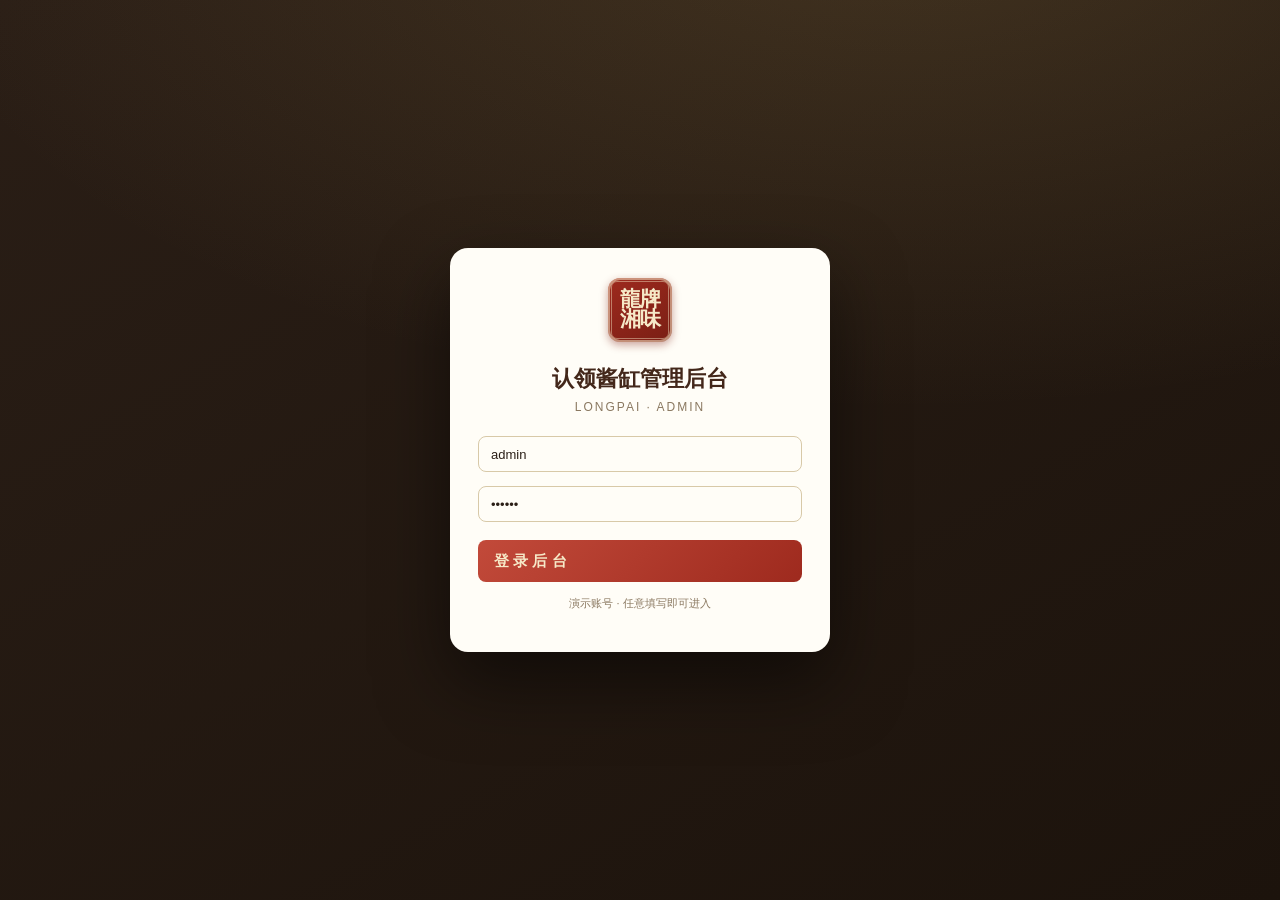
==== admin.html @ 0a7ace2d "feat: 龙牌湘味认领酱缸小程序原型（用户端 + 后台管理端）" ====
<!DOCTYPE html>
<html lang="zh-CN">
<head>
<meta charset="UTF-8">
<meta name="viewport" content="width=device-width,initial-scale=1">
<title>龙牌湘味 · 认领酱缸（后台管理端）</title>
<link rel="stylesheet" href="assets/css/brand.css">
<link rel="stylesheet" href="assets/css/admin.css">
</head>
<body>

<!-- ============ 登录页 ============ -->
<div class="ad-login" id="loginPage">
  <div class="box">
    <div class="lg"><div class="lp-seal lp-seal-lg"><span>龍牌<br>湘味</span></div></div>
    <h1>认领酱缸管理后台</h1>
    <div class="sub">LONGPAI · ADMIN</div>
    <div class="ad-bar" style="margin-bottom:14px"><input class="ad-input" style="flex:1" value="admin"></div>
    <div class="ad-bar" style="margin-bottom:18px"><input class="ad-input" style="flex:1" type="password" value="123456"></div>
    <button class="ad-btn primary" style="width:100%;height:42px;font-size:15px" onclick="AD.enter()">登 录 后 台</button>
    <p style="text-align:center;color:var(--lp-ink-3);font-size:11px;margin-top:14px">演示账号 · 任意填写即可进入</p>
  </div>
</div>

<!-- ============ 后台主体 ============ -->
<div class="ad-root" id="adminRoot" style="display:none">
  <!-- 侧边栏 -->
  <aside class="ad-side">
    <div class="ad-logo">
      <div class="lp-seal"><span>龍牌<br>湘味</span></div>
      <div><div class="nm">龙牌湘味</div><div class="sub">认领酱缸后台</div></div>
    </div>
    <nav class="ad-menu" id="menu">
      <div class="ad-grp">概览</div>
      <div class="ad-mi on" data-mod="dashboard"><svg viewBox="0 0 24 24"><rect x="3" y="3" width="8" height="8" rx="1"/><rect x="13" y="3" width="8" height="5" rx="1"/><rect x="13" y="11" width="8" height="10" rx="1"/><rect x="3" y="14" width="8" height="7" rx="1"/></svg>工作台</div>
      <div class="ad-grp">业务管理</div>
      <div class="ad-mi" data-mod="users"><svg viewBox="0 0 24 24"><circle cx="9" cy="8" r="3"/><path d="M3 20c0-3 3-5 6-5s6 2 6 5M16 6a3 3 0 010 6M21 20a4 4 0 00-4-4"/></svg>用户管理</div>
      <div class="ad-mi" data-mod="jars"><svg viewBox="0 0 24 24"><path d="M5 21V6l7-3 7 3v15M5 11h14"/></svg>酱缸 / 认领订单</div>
      <div class="ad-mi" data-mod="packages"><svg viewBox="0 0 24 24"><path d="M3 7h11v9H3zM14 10h5l3 3v3h-8M7 19a2 2 0 100-.01"/></svg>套餐配置</div>
      <div class="ad-mi" data-mod="brews"><svg viewBox="0 0 24 24"><path d="M4 12h14M12 6l6 6-6 6M20 4v16"/></svg>酿造记录</div>
      <div class="ad-mi" data-mod="family"><svg viewBox="0 0 24 24"><circle cx="9" cy="8" r="3"/><path d="M3 20c0-3 3-5 6-5s6 2 6 5"/></svg>家庭日活动</div>
      <div class="ad-mi" data-mod="orders"><svg viewBox="0 0 24 24"><path d="M6 2h9l5 5v15H6zM15 2v5h5M9 13h6M9 17h6"/></svg>订单与提货</div>
      <div class="ad-mi" data-mod="transfer"><svg viewBox="0 0 24 24"><path d="M4 12h14M12 6l6 6-6 6"/></svg>转期管理</div>
      <div class="ad-mi" data-mod="tasting"><svg viewBox="0 0 24 24"><path d="M3 7h11v9H3zM14 10h5l3 3v3h-8"/></svg>尝鲜装管理</div>
      <div class="ad-grp">运营</div>
      <div class="ad-mi" data-mod="messages"><svg viewBox="0 0 24 24"><path d="M4 5h16v14H7l-3 3z"/></svg>消息管理</div>
      <div class="ad-mi" data-mod="content"><svg viewBox="0 0 24 24"><rect x="3" y="4" width="18" height="14" rx="2"/><path d="M3 9h18M8 14h8"/></svg>内容管理</div>
      <div class="ad-grp">系统</div>
      <div class="ad-mi" data-mod="settings"><svg viewBox="0 0 24 24"><circle cx="12" cy="12" r="3"/><path d="M19 12a7 7 0 00-.1-1l2-1.5-2-3.5-2.3 1a7 7 0 00-1.7-1l-.3-2.5h-4l-.3 2.5a7 7 0 00-1.7 1l-2.3-1-2 3.5 2 1.5a7 7 0 000 2l-2 1.5 2 3.5 2.3-1a7 7 0 001.7 1l.3 2.5h4l.3-2.5a7 7 0 001.7-1l2.3 1 2-3.5-2-1.5a7 7 0 00.1-1z"/></svg>系统设置</div>
    </nav>
    <div class="ad-side-foot">v1.0.0 · 龙牌湘味 · 认领酱缸<br>© 龙牌食品股份有限公司</div>
  </aside>

  <!-- 主区 -->
  <div class="ad-main">
    <header class="ad-top">
      <div class="ad-crumb">认领酱缸后台 / <b id="crumb">工作台</b></div>
      <div class="sp"></div>
      <div class="act">
        <svg viewBox="0 0 24 24"><path d="M18 8a6 6 0 10-12 0c0 7-3 9-3 9h18s-3-2-3-9M13.7 21a2 2 0 01-3.4 0"/></svg>
        <svg viewBox="0 0 24 24"><circle cx="11" cy="11" r="7"/><path d="M21 21l-4-4"/></svg>
        <div class="ad-user"><div class="av">管</div><div><div class="nm"> admin</div><div class="rl">超级管理员</div></div></div>
      </div>
    </header>
    <div class="ad-content" id="content">

      <!-- ===== 工作台 ===== -->
      <section class="ad-mod on" id="m_dashboard">
        <div class="ad-stats">
          <div class="ad-stat"><div class="ic" style="background:linear-gradient(135deg,var(--lp-red-soft),var(--lp-red))"><svg viewBox="0 0 24 24"><path d="M5 21V6l7-3 7 3v15M5 11h14"/></svg></div><div><div class="lab">认领酱缸总数</div><div class="num">1,286</div><div class="up">▲ 12.4% 本月</div></div></div>
          <div class="ad-stat"><div class="ic" style="background:linear-gradient(135deg,var(--lp-gold),var(--lp-gold-deep))"><svg viewBox="0 0 24 24"><circle cx="9" cy="8" r="3"/><path d="M3 20c0-3 3-5 6-5s6 2 6 5"/></svg></div><div><div class="lab">注册用户</div><div class="num">2,043</div><div class="up">▲ 8.1%</div></div></div>
          <div class="ad-stat"><div class="ic" style="background:linear-gradient(135deg,#5a3a26,#43271A)"><svg viewBox="0 0 24 24"><path d="M6 2h9l5 5v15H6zM15 2v5h5"/></svg></div><div><div class="lab">累计销售额</div><div class="num">¥1,860万</div><div class="up">▲ 15.7%</div></div></div>
          <div class="ad-stat"><div class="ic" style="background:linear-gradient(135deg,var(--lp-ok),#2f5e39)"><svg viewBox="0 0 24 24"><path d="M3 7h11v9H3zM14 10h5l3 3v3h-8"/></svg></div><div><div class="lab">待发货提货单</div><div class="num">37</div><div class="up" style="color:var(--lp-warn)">需处理</div></div></div>
        </div>
        <div class="ad-2col">
          <div class="ad-card"><div class="hd"><div class="t">访问量 / 销售额趋势</div><div class="ad-tag gold">近 12 个月</div></div><div class="bd"><div id="chartTrend" class="ad-chart"></div><div class="ad-legend"><span><i style="background:var(--lp-red)"></i>访问量(万)</span><span><i style="background:var(--lp-gold)"></i>销售额(万)</span></div></div></div>
          <div class="ad-card"><div class="hd"><div class="t">认领周期占比</div></div><div class="bd"><div id="chartCycle" class="ad-chart" style="height:200px"></div></div></div>
        </div>
        <div class="ad-card"><div class="hd"><div class="t">待办事项</div><div class="ad-tag red">9 项</div></div><div class="bd">
          <div class="ad-row">
            <div class="lp-tag red">高</div><span style="font-size:13px">37 笔提货单待发货</span>
            <div class="lp-tag gold">中</div><span style="font-size:13px">11 场家庭日报名待确认</span>
            <div class="lp-tag gray">低</div><span style="font-size:13px">本月 14 缸将进入翻缸节点</span>
          </div>
        </div></div>
      </section>

      <!-- ===== 用户管理 ===== -->
      <section class="ad-mod" id="m_users">
        <div class="ad-page-hd"><div><h2>用户管理</h2><div class="desc">认领用户、会员等级与绑定酱缸</div></div></div>
        <div class="ad-card"><div class="bd">
          <div class="ad-bar">
            <input class="ad-input" placeholder="手机号 / 昵称" style="width:200px">
            <select class="ad-select"><option>全部会员等级</option><option>酿香会员</option><option>藏酿会员</option></select>
            <button class="ad-btn primary">查询</button><button class="ad-btn plain">重置</button>
            <div class="sp" style="flex:1"></div>
            <button class="ad-btn primary">+ 导出 Excel</button>
          </div>
          <table class="ad-table"><thead><tr><th>用户ID</th><th>昵称</th><th>手机号</th><th>会员等级</th><th>认领缸数</th><th>累计消费</th><th>注册时间</th><th>操作</th></tr></thead><tbody id="tb_users"></tbody></table>
          <div class="ad-pager"><span>共 2,043 条</span><div class="pg">«</div><div class="pg on">1</div><div class="pg">2</div><div class="pg">3</div><div class="pg">»</div></div>
        </div></div>
      </section>

      <!-- ===== 酱缸 / 认领订单 ===== -->
      <section class="ad-mod" id="m_jars">
        <div class="ad-page-hd"><div><h2>酱缸 / 认领订单</h2><div class="desc">每一缸的唯一档案、状态与酿造进度</div></div></div>
        <div class="ad-card"><div class="bd">
          <div class="ad-bar">
            <select class="ad-select"><option>全部周期</option><option>一年期</option><option>二年期</option><option>三年期</option></select>
            <select class="ad-select"><option>全部状态</option><option>酿造中</option><option>已完成待提货</option><option>已提清</option></select>
            <input class="ad-input" placeholder="缸编号 / 订单号" style="width:200px">
            <button class="ad-btn primary">查询</button>
          </div>
          <table class="ad-table"><thead><tr><th>缸编号</th><th>认领人</th><th>周期</th><th>总瓶数</th><th>已提瓶数</th><th>酿造进度</th><th>状态</th><th>操作</th></tr></thead><tbody id="tb_jars"></tbody></table>
          <div class="ad-pager"><span>共 1,286 条</span><div class="pg">«</div><div class="pg on">1</div><div class="pg">2</div><div class="pg">»</div></div>
        </div></div>
      </section>

      <!-- ===== 套餐配置 ===== -->
      <section class="ad-mod" id="m_packages">
        <div class="ad-page-hd"><div><h2>套餐配置</h2><div class="desc">认领周期的价格、瓶数与权益规则</div></div><button class="ad-btn primary">保存配置</button></div>
        <div class="ad-card"><div class="bd">
          <table class="ad-table"><thead><tr><th>周期</th><th>总价(元)</th><th>瓶数</th><th>单瓶价(元)</th><th>家庭日次数</th><th>尝鲜装</th><th>状态</th></tr></thead><tbody>
            <tr><td>一年期</td><td><input class="ad-input" style="width:90px;height:32px" value="8000"></td><td>200</td><td>40</td><td>3</td><td>无</td><td><span class="ad-tag green">启用</span></td></tr>
            <tr><td>二年期</td><td><input class="ad-input" style="width:90px;height:32px" value="17000"></td><td>200</td><td>85</td><td>5</td><td>10 瓶</td><td><span class="ad-tag green">启用</span></td></tr>
            <tr><td>三年期</td><td><input class="ad-input" style="width:90px;height:32px" value="26000"></td><td>200</td><td>130</td><td>7</td><td>20 瓶</td><td><span class="ad-tag green">启用</span></td></tr>
          </tbody></table>
          <p style="font-size:12px;color:var(--lp-ink-3);margin-top:12px;line-height:1.9">转期补差规则：<b>需补差价 =（目标周期单瓶价 − 当前周期单瓶价）× 剩余瓶数</b>。<br>一年期→二年期 单瓶补 ¥45（85 − 40）；一年期→三年期 单瓶补 ¥90（130 − 40）。例：剩余 100 瓶转二年期 = 45 × 100 = ¥4,500。仅可转一次，门槛为剩余瓶数 ≥ 100 瓶。</p>
        </div></div>
      </section>

      <!-- ===== 酿造记录 ===== -->
      <section class="ad-mod" id="m_brews">
        <div class="ad-page-hd"><div><h2>酿造记录</h2><div class="desc">每月上传酿造反馈（图片 / 文字 / 视频）</div></div><button class="ad-btn primary">+ 上传本月记录</button></div>
        <div class="ad-card"><div class="bd">
          <div class="ad-bar">
            <select class="ad-select"><option>全部节点</option><option>制醅</option><option>翻缸</option><option>抽油</option><option>日晒夜露</option></select>
            <input class="ad-input" placeholder="缸编号" style="width:160px"><button class="ad-btn primary">查询</button>
          </div>
          <table class="ad-table"><thead><tr><th>缸编号</th><th>月份</th><th>节点</th><th>内容类型</th><th>上传人</th><th>上传时间</th><th>操作</th></tr></thead><tbody id="tb_brews"></tbody></table>
          <div class="ad-pager"><span>共 9,842 条</span><div class="pg">«</div><div class="pg on">1</div><div class="pg">2</div><div class="pg">»</div></div>
        </div></div>
      </section>

      <!-- ===== 家庭日活动 ===== -->
      <section class="ad-mod" id="m_family">
        <div class="ad-page-hd"><div><h2>家庭日活动</h2><div class="desc">节点活动与报名名单管理（名额不限）</div></div><button class="ad-btn primary">+ 新建活动</button></div>
        <div class="ad-card"><div class="bd">
          <table class="ad-table"><thead><tr><th>活动名称</th><th>节点</th><th>日期</th><th>地点</th><th>报名人数</th><th>状态</th><th>操作</th></tr></thead><tbody id="tb_family"></tbody></table>
        </div></div>
        <div class="ad-card"><div class="hd"><div class="t">报名名单（翻缸体验日 · 2026-11-08）</div><button class="ad-btn plain sm">导出 Excel</button></div><div class="bd">
          <table class="ad-table"><thead><tr><th>联系人</th><th>手机号</th><th>参加人数</th><th>随行成员</th><th>报名时间</th><th>状态</th></tr></thead><tbody id="tb_family_sign"></tbody></table>
        </div></div>
      </section>

      <!-- ===== 订单与提货 ===== -->
      <section class="ad-mod" id="m_orders">
        <div class="ad-page-hd"><div><h2>订单与提货</h2><div class="desc">认领订单、提货单与发货管理</div></div></div>
        <div class="ad-card"><div class="bd">
          <div class="ad-bar">
            <select class="ad-select"><option>全部类型</option><option>认领订单</option><option>提货单</option><option>转期订单</option></select>
            <select class="ad-select"><option>全部状态</option><option>待酿造</option><option>待发货</option><option>已发货</option><option>已完成</option><option>已退款</option></select>
            <input class="ad-input" placeholder="订单号" style="width:200px"><button class="ad-btn primary">查询</button>
          </div>
          <table class="ad-table"><thead><tr><th>订单号</th><th>类型</th><th>用户</th><th>金额</th><th>瓶数</th><th>快递单号</th><th>状态</th><th>下单时间</th><th>操作</th></tr></thead><tbody id="tb_orders"></tbody></table>
          <div class="ad-pager"><span>共 3,512 条</span><div class="pg">«</div><div class="pg on">1</div><div class="pg">2</div><div class="pg">»</div></div>
        </div></div>
      </section>

      <!-- ===== 转期管理 ===== -->
      <section class="ad-mod" id="m_transfer">
        <div class="ad-page-hd"><div><h2>转期管理</h2><div class="desc">用户补差升级周期（系统自动校验 · 无需审核）</div></div></div>
        <div class="ad-card"><div class="bd">
          <table class="ad-table"><thead><tr><th>转期单号</th><th>用户</th><th>原周期</th><th>目标周期</th><th>剩余瓶数</th><th>补差金额</th><th>支付状态</th><th>生效时间</th><th>操作</th></tr></thead><tbody id="tb_transfer"></tbody></table>
        </div></div>
      </section>

      <!-- ===== 尝鲜装管理 ===== -->
      <section class="ad-mod" id="m_tasting">
        <div class="ad-page-hd"><div><h2>尝鲜装管理</h2><div class="desc">满足条件的用户自动发放尝鲜装</div></div><button class="ad-btn primary">+ 手动补发</button></div>
        <div class="ad-card"><div class="bd">
          <table class="ad-table"><thead><tr><th>用户</th><th>档位</th><th>应发</th><th>已发</th><th>发放方式</th><th>物流单号</th><th>状态</th></tr></thead><tbody id="tb_tasting"></tbody></table>
        </div></div>
      </section>

      <!-- ===== 消息管理 ===== -->
      <section class="ad-mod" id="m_messages">
        <div class="ad-page-hd"><div><h2>消息管理</h2><div class="desc">短信 / 订阅消息 / 站内消息 三类渠道</div></div><button class="ad-btn primary">+ 新建群发</button></div>
        <div class="ad-card"><div class="bd">
          <div class="ad-bar">
            <select class="ad-select"><option>全部渠道</option><option>短信</option><option>订阅消息</option><option>站内消息</option></select>
            <select class="ad-select"><option>全部类型</option><option>家庭日提醒</option><option>酿造反馈</option><option>尝鲜装发货</option><option>提货发货</option></select>
            <button class="ad-btn primary">查询</button>
          </div>
          <table class="ad-table"><thead><tr><th>消息标题</th><th>渠道</th><th>类型</th><th>触达人数</th><th>发送时间</th><th>状态</th><th>操作</th></tr></thead><tbody id="tb_messages"></tbody></table>
        </div></div>
      </section>

      <!-- ===== 内容管理 ===== -->
      <section class="ad-mod" id="m_content">
        <div class="ad-page-hd"><div><h2>内容管理</h2><div class="desc">首页 banner、酿造工艺视频、品牌宣传</div></div></div>
        <div class="ad-2col">
          <div class="ad-card"><div class="hd"><div class="t">首页轮播 / banner</div><button class="ad-btn plain sm">编辑</button></div><div class="bd">
            <div class="ad-row">
              <div class="ad-thumb"></div><div class="ad-thumb"></div><div class="ad-thumb"></div>
            </div>
            <p style="font-size:12px;color:var(--lp-ink-3);margin-top:12px">建议尺寸 750×340，最多 5 张。</p>
          </div></div>
          <div class="ad-card"><div class="hd"><div class="t">酿造工艺宣传视频</div><button class="ad-btn plain sm">替换</button></div><div class="bd">
            <div class="lp-video" style="height:150px"><div class="ply"><svg viewBox="0 0 24 24"><path d="M8 5v14l11-7z"/></svg></div><div class="cap">春制曲·夏制胚·秋晒油·冬酿香</div></div>
            <p style="font-size:12px;color:var(--lp-ink-3);margin-top:12px">首页品牌宣传区展示，建议 60s 内。</p>
          </div></div>
        </div>
        <div class="ad-card"><div class="hd"><div class="t">品牌故事</div><button class="ad-btn plain sm">编辑</button></div><div class="bd">
          <p style="font-size:13px;color:var(--lp-ink-2);line-height:1.9;margin:0">龙牌酱油源于清乾隆五年（1740 年）湘潭龚庆祥酱园，1915 年与贵州茅台同获巴拿马万国博览会金奖，是商务部认定的「中华老字号」。恪守「用料必究、制作必精、配兑必严、环境必洁」的古训，以传统小缸天然晒露工艺，历经二十余道工序精酿而成。</p>
        </div></div>
      </section>

      <!-- ===== 系统设置 ===== -->
      <section class="ad-mod" id="m_settings">
        <div class="ad-page-hd"><div><h2>系统设置</h2><div class="desc">主题色、微信支付、短信、权限与数据字典</div></div></div>
        <div class="ad-card"><div class="hd"><div class="t">界面主题色</div></div><div class="bd">
          <div class="ad-row">
            <div style="display:flex;align-items:center;gap:8px;cursor:pointer" onclick="AD.setTheme('#9E2A1E',this)"><span style="width:26px;height:26px;border-radius:50%;background:#9E2A1E;display:inline-block"></span><span style="font-size:13px">龙牌朱砂红（当前）</span></div>
            <div style="display:flex;align-items:center;gap:8px;cursor:pointer" onclick="AD.setTheme('#A8843A',this)"><span style="width:26px;height:26px;border-radius:50%;background:#A8843A;display:inline-block"></span><span style="font-size:13px">鎏金</span></div>
            <div style="display:flex;align-items:center;gap:8px;cursor:pointer" onclick="AD.setTheme('#3A5A8C',this)"><span style="width:26px;height:26px;border-radius:50%;background:#3A5A8C;display:inline-block"></span><span style="font-size:13px">商务蓝</span></div>
          </div>
          <p style="font-size:12px;color:var(--lp-ink-3);margin-top:12px">基于 likeadmin 主题色机制，修改后应用于菜单高亮与管理端主按钮。</p>
        </div></div>
        <div class="ad-card"><div class="hd"><div class="t">第三方配置</div></div><div class="bd">
          <table class="ad-table"><thead><tr><th>配置项</th><th>说明</th><th>状态</th></tr></thead><tbody>
            <tr><td>微信支付</td><td>认领 / 提货 / 转期 在线支付</td><td><span class="ad-tag green">已启用</span></td></tr>
            <tr><td>短信服务</td><td>阿里云短信 / 腾讯云短信</td><td><span class="ad-tag green">已启用</span></td></tr>
            <tr><td>微信订阅消息</td><td>家庭日 / 发货提醒推送</td><td><span class="ad-tag green">已启用</span></td></tr>
            <tr><td>对象存储</td><td>酿造记录图片视频</td><td><span class="ad-tag green">已启用</span></td></tr>
          </tbody></table>
        </div></div>
        <div class="ad-card"><div class="hd"><div class="t">权限与账号</div></div><div class="bd">
          <div class="ad-row"><button class="ad-btn plain">管理员管理</button><button class="ad-btn plain">角色权限</button><button class="ad-btn plain">操作日志</button><button class="ad-btn plain">数据字典</button></div>
        </div></div>
      </section>

    </div>
  </div>
</div>

<!-- 通用弹窗 -->
<div class="ad-mask" id="adMask"><div class="ad-dialog"><div class="dh"><span id="dlgTitle">详情</span><span style="cursor:pointer;font-size:22px;color:var(--lp-ink-3)" onclick="AD.closeDlg()">×</span></div><div class="db" id="dlgBody"></div><div class="df"><button class="ad-btn plain" onclick="AD.closeDlg()">关闭</button><button class="ad-btn primary" id="dlgOk">确定</button></div></div></div>

<script src="assets/js/admin.js"></script>
</body>
</html>
---- assets/css/brand.css ----
/* ============================================================
   龙牌湘味 · 认领酱缸 — 设计系统 (VI)
   古典匠心 · 传统酿造 · 朱砂印 + 酱褐 + 鎏金 + 宣纸米白
   ============================================================ */

:root{
  /* —— 主色：龙牌朱砂红（印章、主按钮、强调） —— */
  --lp-red:        #9E2A1E;
  --lp-red-deep:   #7A1E14;
  --lp-red-soft:   #C24A3A;
  --lp-red-wash:   #F4E4DF;   /* 浅红底（选中/标签） */

  /* —— 酱褐：传统酿造、深色块、页头底 —— */
  --lp-brown:      #43271A;
  --lp-brown-2:    #5A3A26;
  --lp-brown-soft: #6B4329;

  /* —— 鎏金：点缀、分割线、价格、徽标 —— */
  --lp-gold:       #C2A05A;
  --lp-gold-deep:  #A8843A;
  --lp-gold-line:  #D8C28A;

  /* —— 宣纸米白：背景 —— */
  --lp-paper:      #F6EFE0;
  --lp-paper-2:    #EFE4CE;
  --lp-paper-3:    #E7D9BD;

  /* —— 墨色：正文 —— */
  --lp-ink:        #2A1E16;
  --lp-ink-2:      #5B4A3A;
  --lp-ink-3:      #8A7860;

  /* —— 线/描边 —— */
  --lp-line:       #D8C9A8;
  --lp-line-soft:  #E9DEc6;

  /* —— 功能色 —— */
  --lp-ok:         #3F7A4B;
  --lp-warn:       #C8862A;
  --lp-danger:     #B23A2E;

  /* —— 字体 —— */
  --lp-serif: "Songti SC","STSong","SimSun","Noto Serif SC",serif;
  --lp-kai:   "Kaiti SC","STKaiti","KaiTi","Noto Serif SC",serif;
  --lp-sans:  "PingFang SC","Microsoft YaHei","Hiragino Sans GB",-apple-system,"Helvetica Neue",sans-serif;

  /* —— 圆角 / 阴影 —— */
  --lp-r:   12px;
  --lp-r-s: 8px;
  --lp-r-l: 18px;
  --lp-sh:  0 6px 22px rgba(67,39,26,.12);
  --lp-sh-s:0 2px 8px rgba(67,39,26,.10);
}

/* ---------- 通用：宣纸纹理 + 回纹边 ---------- */
.lp-paper-bg{
  background-color:var(--lp-paper);
  background-image:
    radial-gradient(circle at 20% 12%, rgba(194,160,90,.06), transparent 42%),
    radial-gradient(circle at 85% 80%, rgba(158,42,30,.05), transparent 40%),
    repeating-linear-gradient(0deg, rgba(120,90,50,.018) 0 2px, transparent 2px 5px);
}

/* 回纹（雷纹）边框装饰：用两层渐变伪造连续回字纹 */
.lp-fret{
  position:relative;
}
.lp-fret::before{
  content:"";position:absolute;inset:0;border-radius:inherit;pointer-events:none;
  padding:6px;
  background:
    repeating-linear-gradient(90deg, var(--lp-gold) 0 8px, transparent 8px 14px) top/100% 2px no-repeat,
    repeating-linear-gradient(90deg, var(--lp-gold) 0 8px, transparent 8px 14px) bottom/100% 2px no-repeat,
    repeating-linear-gradient(0deg, var(--lp-gold) 0 8px, transparent 8px 14px) left/2px 100% no-repeat,
    repeating-linear-gradient(0deg, var(--lp-gold) 0 8px, transparent 8px 14px) right/2px 100% no-repeat;
  opacity:.55;
}

/* ---------- 印章 logo（龙牌湘味） ---------- */
.lp-seal{
  display:inline-flex;align-items:center;justify-content:center;
  width:46px;height:46px;border-radius:9px;
  background:linear-gradient(145deg,var(--lp-red),var(--lp-red-deep));
  color:#F6E9C8;font-family:var(--lp-kai);font-weight:800;
  box-shadow:inset 0 0 0 2px rgba(246,233,200,.55), 0 3px 8px rgba(122,30,20,.4);
  position:relative;line-height:1;letter-spacing:-1px;
}
.lp-seal span{display:flex;flex-direction:column;font-size:15px;line-height:.95;text-align:center}
.lp-seal::after{content:"";position:absolute;inset:3px;border:1px solid rgba(246,233,200,.45);border-radius:6px}

.lp-seal-lg{width:64px;height:64px;border-radius:12px}
.lp-seal-lg span{font-size:21px}

/* ---------- 按钮 ---------- */
.lp-btn{
  display:inline-flex;align-items:center;justify-content:center;gap:6px;
  border:none;cursor:pointer;font-family:var(--lp-sans);font-weight:700;
  border-radius:999px;padding:11px 22px;font-size:15px;
  transition:transform .08s ease, box-shadow .2s ease, opacity .2s;
}
.lp-btn:active{transform:scale(.97)}
.lp-btn-primary{background:linear-gradient(135deg,var(--lp-red-soft),var(--lp-red));color:#FBEFD8;box-shadow:0 4px 12px rgba(158,42,30,.32)}
.lp-btn-gold{background:linear-gradient(135deg,var(--lp-gold),var(--lp-gold-deep));color:#3A2410;box-shadow:0 4px 12px rgba(168,132,58,.3)}
.lp-btn-ghost{background:transparent;color:var(--lp-red);box-shadow:inset 0 0 0 1.5px var(--lp-red)}
.lp-btn-block{display:flex;width:100%}
.lp-btn[disabled]{opacity:.5;cursor:not-allowed}

/* ---------- 标签 / 徽标 ---------- */
.lp-tag{
  display:inline-flex;align-items:center;font-size:11px;font-weight:700;
  padding:2px 9px;border-radius:999px;line-height:1.6;
  background:var(--lp-red-wash);color:var(--lp-red);
}
.lp-tag.gold{background:rgba(194,160,90,.18);color:var(--lp-gold-deep)}
.lp-tag.brown{background:rgba(67,39,26,.1);color:var(--lp-brown)}
.lp-tag.ok{background:rgba(63,122,75,.14);color:var(--lp-ok)}
.lp-tag.gray{background:rgba(90,74,58,.1);color:var(--lp-ink-3)}

/* ---------- 卡片 ---------- */
.lp-card{
  background:#FFFDF7;border:1px solid var(--lp-line-soft);border-radius:var(--lp-r);
  box-shadow:var(--lp-sh-s);
}
.lp-card-pad{padding:16px}

/* ---------- 价格字 ---------- */
.lp-price{font-family:var(--lp-serif);color:var(--lp-red);font-weight:800}
.lp-price .cur{font-size:.62em;margin-right:1px}
.lp-price .u{font-size:.5em;color:var(--lp-ink-3);font-family:var(--lp-sans);font-weight:600;margin-left:2px}

/* ---------- 分隔标题（古典） ---------- */
.lp-sec-title{
  display:flex;align-items:center;gap:10px;margin:4px 0 12px;
  font-family:var(--lp-kai);font-size:17px;font-weight:800;color:var(--lp-brown);
}
.lp-sec-title::before{content:"";width:5px;height:18px;border-radius:3px;background:linear-gradient(var(--lp-red),var(--lp-red-deep))}
.lp-sec-title .en{font-family:var(--lp-sans);font-size:11px;color:var(--lp-ink-3);font-weight:600;margin-left:auto}

/* ---------- 印章落款小字 ---------- */
.lp-seal-mark{font-family:var(--lp-kai);color:var(--lp-red);font-size:12px;opacity:.85}

/* ---------- 进度/步骤通用 ---------- */
.lp-step-dot{width:10px;height:10px;border-radius:50%;background:var(--lp-line);flex:none}
.lp-step-dot.on{background:var(--lp-red)}

/* ---------- 滚动条（细） ---------- */
.lp-scroll::-webkit-scrollbar{width:5px;height:5px}
.lp-scroll::-webkit-scrollbar-thumb{background:var(--lp-line);border-radius:3px}
.lp-scroll::-webkit-scrollbar-track{background:transparent}

/* ---------- 通用动画 ---------- */
@keyframes lp-fade{from{opacity:0;transform:translateY(6px)}to{opacity:1;transform:none}}
@keyframes lp-pop{0%{opacity:0;transform:scale(.9)}100%{opacity:1;transform:scale(1)}}
@keyframes lp-shimmer{0%{background-position:-200px 0}100%{background-position:200px 0}}

/* ---------- Toast ---------- */
.lp-toast{
  position:fixed;left:50%;top:42%;transform:translate(-50%,-50%);
  background:rgba(42,30,22,.92);color:#F6EFE0;padding:11px 18px;border-radius:10px;
  font-size:13.5px;z-index:9999;pointer-events:none;animation:lp-pop .18s ease;
  font-family:var(--lp-sans);max-width:78%;text-align:center;
}
---- assets/css/admin.css ----
/* ============================================================
   龙牌湘味 · 后台 PC 管理端（likeadmin 风格 · 龙牌红主题）
   ============================================================ */
*{box-sizing:border-box}
html,body{margin:0;padding:0;font-family:var(--lp-sans);color:var(--lp-ink);background:#EDE7DB}
.ad-root{display:flex;height:100vh;overflow:hidden}

/* ---------- 侧边栏（深色，品牌渐变） ---------- */
.ad-side{width:220px;flex:none;background:linear-gradient(180deg,#2A1E16,#1C130C);color:#E9D9B8;display:flex;flex-direction:column}
.ad-logo{display:flex;align-items:center;gap:10px;padding:16px 18px;border-bottom:1px solid rgba(255,255,255,.06)}
.ad-logo .lp-seal{width:38px;height:38px;border-radius:9px}
.ad-logo .lp-seal span{font-size:12px}
.ad-logo .nm{font-family:var(--lp-kai);font-size:16px;font-weight:800;color:#F6E9C8;line-height:1.1}
.ad-logo .sub{font-size:10px;color:rgba(233,217,184,.6);letter-spacing:1px}
.ad-menu{flex:1;overflow-y:auto;padding:8px 0}
.ad-menu::-webkit-scrollbar{width:5px}
.ad-menu::-webkit-scrollbar-thumb{background:rgba(255,255,255,.12);border-radius:3px}
.ad-grp{font-size:11px;color:rgba(233,217,184,.45);padding:14px 20px 6px;letter-spacing:1px}
.ad-mi{display:flex;align-items:center;gap:11px;padding:11px 20px;cursor:pointer;font-size:13.5px;color:rgba(233,217,184,.82);position:relative;transition:background .15s}
.ad-mi svg{width:17px;height:17px;stroke:currentColor;fill:none;stroke-width:1.8;flex:none}
.ad-mi:hover{background:rgba(255,255,255,.05);color:#F6E9C8}
.ad-mi.on{background:linear-gradient(90deg,rgba(158,42,30,.9),rgba(158,42,30,.35));color:#F6E9C8}
.ad-mi.on::before{content:"";position:absolute;left:0;top:0;bottom:0;width:3px;background:var(--lp-gold)}
.ad-side-foot{padding:12px 18px;font-size:10px;color:rgba(233,217,184,.4);border-top:1px solid rgba(255,255,255,.06)}

/* ---------- 主区 ---------- */
.ad-main{flex:1;display:flex;flex-direction:column;min-width:0}
.ad-top{height:58px;flex:none;background:#FFFDF7;border-bottom:1px solid var(--lp-line-soft);display:flex;align-items:center;padding:0 20px;gap:14px}
.ad-crumb{display:flex;align-items:center;gap:7px;font-size:13.5px;color:var(--lp-ink-2)}
.ad-crumb b{color:var(--lp-brown);font-weight:800}
.ad-top .sp{flex:1}
.ad-top .act{display:flex;align-items:center;gap:16px;color:var(--lp-ink-2)}
.ad-top .act svg{width:19px;height:19px;stroke:var(--lp-ink-2);fill:none;stroke-width:1.8;cursor:pointer}
.ad-user{display:flex;align-items:center;gap:9px;cursor:pointer}
.ad-user .av{width:32px;height:32px;border-radius:50%;background:linear-gradient(135deg,var(--lp-red),var(--lp-red-deep));color:#F6E9C8;display:flex;align-items:center;justify-content:center;font-size:13px;font-weight:800}
.ad-user .nm{font-size:13px;font-weight:700}
.ad-user .rl{font-size:10px;color:var(--lp-ink-3)}

.ad-content{flex:1;overflow-y:auto;padding:18px;background:#F2ECDD}
.ad-content::-webkit-scrollbar{width:7px}
.ad-content::-webkit-scrollbar-thumb{background:var(--lp-line);border-radius:4px}

/* ---------- 模块容器 ---------- */
.ad-mod{display:none;animation:lp-fade .22s ease}
.ad-mod.on{display:block}
.ad-page-hd{display:flex;align-items:center;justify-content:space-between;margin-bottom:16px;flex-wrap:wrap;gap:10px}
.ad-page-hd h2{font-family:var(--lp-kai);font-size:20px;font-weight:800;color:var(--lp-brown);margin:0}
.ad-page-hd .desc{font-size:12.5px;color:var(--lp-ink-3);margin-top:3px}

/* ---------- 统计卡 ---------- */
.ad-stats{display:grid;grid-template-columns:repeat(4,1fr);gap:14px;margin-bottom:18px}
.ad-stat{background:#FFFDF7;border:1px solid var(--lp-line-soft);border-radius:14px;padding:16px 18px;display:flex;align-items:center;gap:14px;box-shadow:var(--lp-sh-s)}
.ad-stat .ic{width:46px;height:46px;border-radius:12px;display:flex;align-items:center;justify-content:center;flex:none}
.ad-stat .ic svg{width:24px;height:24px;stroke:#fff;fill:none;stroke-width:1.8}
.ad-stat .lab{font-size:12.5px;color:var(--lp-ink-3)}
.ad-stat .num{font-family:var(--lp-serif);font-size:26px;font-weight:800;color:var(--lp-ink)}
.ad-stat .up{font-size:11px;color:var(--lp-ok);font-weight:700}

/* ---------- 面板卡 ---------- */
.ad-card{background:#FFFDF7;border:1px solid var(--lp-line-soft);border-radius:14px;box-shadow:var(--lp-sh-s);margin-bottom:16px;overflow:hidden}
.ad-card .hd{display:flex;align-items:center;justify-content:space-between;padding:14px 18px;border-bottom:1px solid var(--lp-line-soft)}
.ad-card .hd .t{font-weight:800;font-size:14.5px;color:var(--lp-brown)}
.ad-card .bd{padding:16px 18px}

/* ---------- 表单/筛选条 ---------- */
.ad-bar{display:flex;align-items:center;gap:10px;flex-wrap:wrap;margin-bottom:14px}
.ad-input,.ad-select{height:36px;border:1.5px solid var(--lp-line);border-radius:8px;padding:0 12px;font-size:13px;font-family:var(--lp-sans);background:#FFFDF7;color:var(--lp-ink);outline:none}
.ad-input:focus,.ad-select:focus{border-color:var(--lp-red)}
.ad-btn{height:36px;padding:0 16px;border:none;border-radius:8px;font-size:13px;font-weight:700;cursor:pointer;font-family:var(--lp-sans);display:inline-flex;align-items:center;gap:5px}
.ad-btn.primary{background:linear-gradient(135deg,var(--lp-red-soft),var(--lp-red));color:#F6E9C8}
.ad-btn.ghost{background:#fff;box-shadow:inset 0 0 0 1.5px var(--lp-red);color:var(--lp-red)}
.ad-btn.plain{background:rgba(67,39,26,.08);color:var(--lp-brown)}
.ad-btn.sm{height:30px;padding:0 11px;font-size:12px}

/* ---------- 表格（Element Plus 风） ---------- */
.ad-table{width:100%;border-collapse:collapse;font-size:13px}
.ad-table th{background:#F6EFE0;color:var(--lp-brown);font-weight:800;text-align:left;padding:11px 14px;border-bottom:1px solid var(--lp-line);white-space:nowrap}
.ad-table td{padding:11px 14px;border-bottom:1px solid var(--lp-line-soft);color:var(--lp-ink-2);vertical-align:middle}
.ad-table tbody tr:hover{background:#FBF5E9}
.ad-table .op{display:flex;gap:8px}
.ad-link{color:var(--lp-red);cursor:pointer;font-weight:700}
.ad-link:hover{text-decoration:underline}

/* ---------- 分页 ---------- */
.ad-pager{display:flex;align-items:center;gap:6px;justify-content:flex-end;margin-top:14px;font-size:12.5px;color:var(--lp-ink-3)}
.ad-pager .pg{min-width:30px;height:30px;border:1px solid var(--lp-line);border-radius:7px;display:flex;align-items:center;justify-content:center;cursor:pointer;background:#FFFDF7}
.ad-pager .pg.on{background:var(--lp-red);color:#F6E9C8;border-color:var(--lp-red)}

/* ---------- 标签（管理端） ---------- */
.ad-tag{display:inline-flex;align-items:center;font-size:11.5px;font-weight:700;padding:2px 9px;border-radius:6px;line-height:1.7}
.ad-tag.red{background:var(--lp-red-wash);color:var(--lp-red)}
.ad-tag.gold{background:rgba(194,160,90,.18);color:var(--lp-gold-deep)}
.ad-tag.green{background:rgba(63,122,75,.14);color:var(--lp-ok)}
.ad-tag.gray{background:rgba(90,74,58,.1);color:var(--lp-ink-3)}
.ad-tag.blue{background:rgba(58,90,140,.14);color:#3a5a8c}

/* ---------- 图表 ---------- */
.ad-chart{width:100%;height:240px}
.ad-legend{display:flex;gap:16px;font-size:12px;color:var(--lp-ink-2);margin-top:8px;flex-wrap:wrap}
.ad-legend i{display:inline-block;width:10px;height:10px;border-radius:3px;margin-right:5px;vertical-align:middle}

/* ---------- 弹窗 ---------- */
.ad-mask{position:fixed;inset:0;background:rgba(28,19,12,.5);z-index:500;display:none;align-items:center;justify-content:center}
.ad-mask.on{display:flex;animation:lp-fade .18s ease}
.ad-dialog{background:#FFFDF7;border-radius:14px;width:540px;max-width:92vw;max-height:86vh;overflow:auto;box-shadow:0 20px 60px rgba(0,0,0,.4)}
.ad-dialog .dh{display:flex;align-items:center;justify-content:space-between;padding:16px 20px;border-bottom:1px solid var(--lp-line-soft);font-family:var(--lp-kai);font-size:17px;font-weight:800;color:var(--lp-brown)}
.ad-dialog .db{padding:18px 20px}
.ad-dialog .df{padding:14px 20px;border-top:1px solid var(--lp-line-soft);display:flex;justify-content:flex-end;gap:10px}

/* ---------- 登录页 ---------- */
.ad-login{position:fixed;inset:0;display:flex;align-items:center;justify-content:center;background:radial-gradient(1000px 500px at 70% -10%,rgba(194,160,90,.18),transparent),linear-gradient(150deg,#2A1E16,#1C130C)}
.ad-login .box{width:380px;background:#FFFDF7;border-radius:18px;padding:30px 28px;box-shadow:0 30px 70px rgba(0,0,0,.5)}
.ad-login .lg{display:flex;align-items:center;gap:12px;margin-bottom:22px;justify-content:center}
.ad-login h1{font-family:var(--lp-kai);font-size:22px;color:var(--lp-brown);margin:0;text-align:center}
.ad-login .sub{text-align:center;color:var(--lp-ink-3);font-size:12px;margin:6px 0 22px;letter-spacing:2px}

/* ---------- 两列栅格 ---------- */
.ad-2col{display:grid;grid-template-columns:1.4fr 1fr;gap:16px}
@media(max-width:1100px){.ad-2col{grid-template-columns:1fr}.ad-stats{grid-template-columns:repeat(2,1fr)}}
.ad-row{display:flex;gap:12px;flex-wrap:wrap}
.ad-thumb{width:64px;height:64px;border-radius:10px;flex:none;background:linear-gradient(135deg,var(--lp-brown-2),var(--lp-brown))}

/* 轻提示 */
.ad-toast{position:fixed;left:50%;bottom:56px;transform:translate(-50%,0);z-index:900;
  background:rgba(42,30,22,.92);color:#F6E9C8;font-size:12.5px;padding:9px 16px;border-radius:999px;
  box-shadow:0 8px 22px rgba(0,0,0,.24);transition:opacity .35s,transform .35s}
.ad-tag.amber{background:rgba(184,120,40,.15);color:#A2632B}
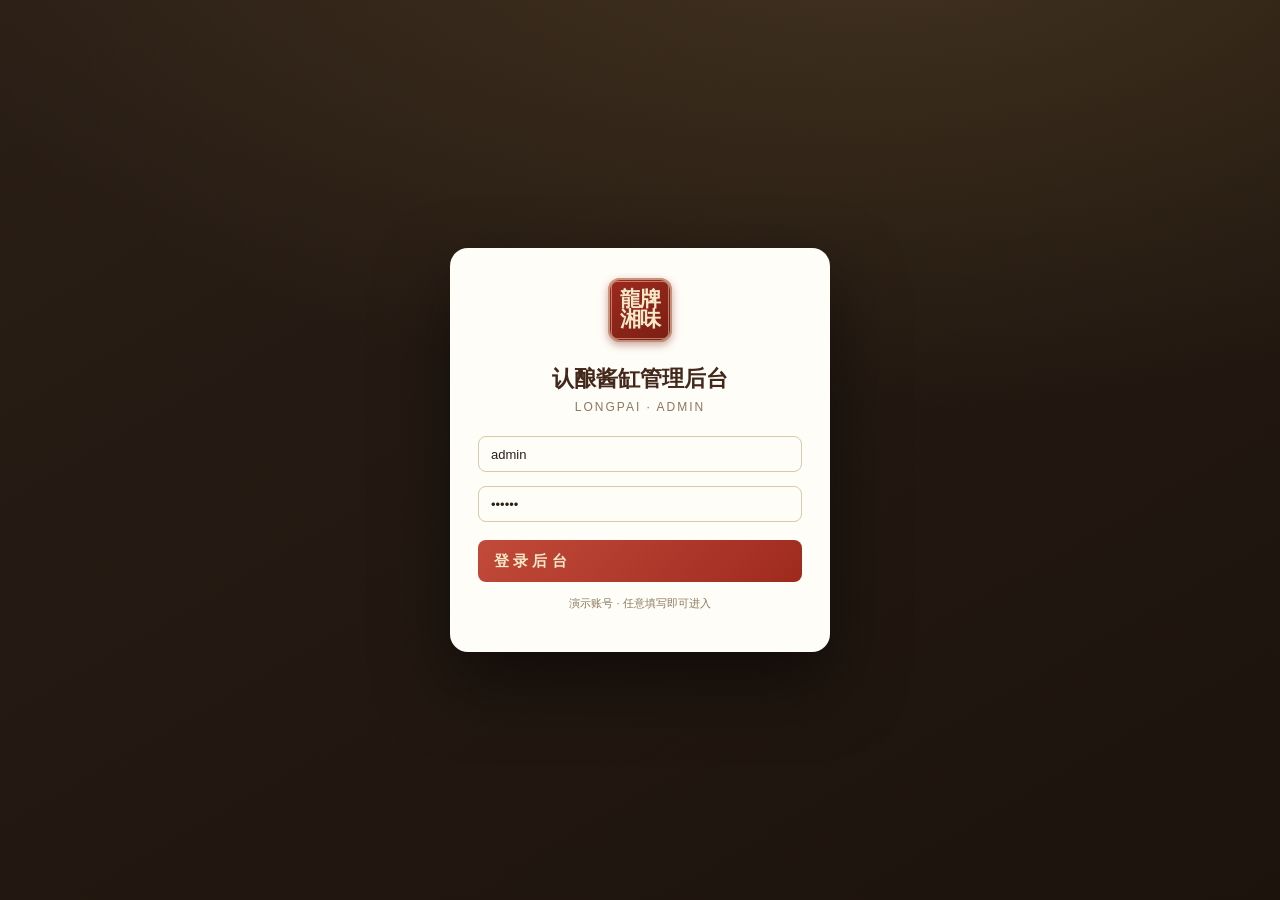
==== commit 1ea00d9f: "文案：全站「认领」统一改为「认酿」（含认酿证书图重绘）" ====
--- a/admin.html
+++ b/admin.html
@@ -3,7 +3,7 @@
 <head>
 <meta charset="UTF-8">
 <meta name="viewport" content="width=device-width,initial-scale=1">
-<title>龙牌湘味 · 认领酱缸（后台管理端）</title>
+<title>龙牌湘味 · 认酿酱缸（后台管理端）</title>
 <link rel="stylesheet" href="assets/css/brand.css">
 <link rel="stylesheet" href="assets/css/admin.css">
 </head>
@@ -13,7 +13,7 @@
 <div class="ad-login" id="loginPage">
   <div class="box">
     <div class="lg"><div class="lp-seal lp-seal-lg"><span>龍牌<br>湘味</span></div></div>
-    <h1>认领酱缸管理后台</h1>
+    <h1>认酿酱缸管理后台</h1>
     <div class="sub">LONGPAI · ADMIN</div>
     <div class="ad-bar" style="margin-bottom:14px"><input class="ad-input" style="flex:1" value="admin"></div>
     <div class="ad-bar" style="margin-bottom:18px"><input class="ad-input" style="flex:1" type="password" value="123456"></div>
@@ -28,14 +28,14 @@
   <aside class="ad-side">
     <div class="ad-logo">
       <div class="lp-seal"><span>龍牌<br>湘味</span></div>
-      <div><div class="nm">龙牌湘味</div><div class="sub">认领酱缸后台</div></div>
+      <div><div class="nm">龙牌湘味</div><div class="sub">认酿酱缸后台</div></div>
     </div>
     <nav class="ad-menu" id="menu">
       <div class="ad-grp">概览</div>
       <div class="ad-mi on" data-mod="dashboard"><svg viewBox="0 0 24 24"><rect x="3" y="3" width="8" height="8" rx="1"/><rect x="13" y="3" width="8" height="5" rx="1"/><rect x="13" y="11" width="8" height="10" rx="1"/><rect x="3" y="14" width="8" height="7" rx="1"/></svg>工作台</div>
       <div class="ad-grp">业务管理</div>
       <div class="ad-mi" data-mod="users"><svg viewBox="0 0 24 24"><circle cx="9" cy="8" r="3"/><path d="M3 20c0-3 3-5 6-5s6 2 6 5M16 6a3 3 0 010 6M21 20a4 4 0 00-4-4"/></svg>用户管理</div>
-      <div class="ad-mi" data-mod="jars"><svg viewBox="0 0 24 24"><path d="M5 21V6l7-3 7 3v15M5 11h14"/></svg>酱缸 / 认领订单</div>
+      <div class="ad-mi" data-mod="jars"><svg viewBox="0 0 24 24"><path d="M5 21V6l7-3 7 3v15M5 11h14"/></svg>酱缸 / 认酿订单</div>
       <div class="ad-mi" data-mod="packages"><svg viewBox="0 0 24 24"><path d="M3 7h11v9H3zM14 10h5l3 3v3h-8M7 19a2 2 0 100-.01"/></svg>套餐配置</div>
       <div class="ad-mi" data-mod="brews"><svg viewBox="0 0 24 24"><path d="M4 12h14M12 6l6 6-6 6M20 4v16"/></svg>酿造记录</div>
       <div class="ad-mi" data-mod="family"><svg viewBox="0 0 24 24"><circle cx="9" cy="8" r="3"/><path d="M3 20c0-3 3-5 6-5s6 2 6 5"/></svg>家庭日活动</div>
@@ -48,13 +48,13 @@
       <div class="ad-grp">系统</div>
       <div class="ad-mi" data-mod="settings"><svg viewBox="0 0 24 24"><circle cx="12" cy="12" r="3"/><path d="M19 12a7 7 0 00-.1-1l2-1.5-2-3.5-2.3 1a7 7 0 00-1.7-1l-.3-2.5h-4l-.3 2.5a7 7 0 00-1.7 1l-2.3-1-2 3.5 2 1.5a7 7 0 000 2l-2 1.5 2 3.5 2.3-1a7 7 0 001.7 1l.3 2.5h4l.3-2.5a7 7 0 001.7-1l2.3 1 2-3.5-2-1.5a7 7 0 00.1-1z"/></svg>系统设置</div>
     </nav>
-    <div class="ad-side-foot">v1.0.0 · 龙牌湘味 · 认领酱缸<br>© 龙牌食品股份有限公司</div>
+    <div class="ad-side-foot">v1.0.0 · 龙牌湘味 · 认酿酱缸<br>© 龙牌食品股份有限公司</div>
   </aside>
 
   <!-- 主区 -->
   <div class="ad-main">
     <header class="ad-top">
-      <div class="ad-crumb">认领酱缸后台 / <b id="crumb">工作台</b></div>
+      <div class="ad-crumb">认酿酱缸后台 / <b id="crumb">工作台</b></div>
       <div class="sp"></div>
       <div class="act">
         <svg viewBox="0 0 24 24"><path d="M18 8a6 6 0 10-12 0c0 7-3 9-3 9h18s-3-2-3-9M13.7 21a2 2 0 01-3.4 0"/></svg>
@@ -67,14 +67,14 @@
       <!-- ===== 工作台 ===== -->
       <section class="ad-mod on" id="m_dashboard">
         <div class="ad-stats">
-          <div class="ad-stat"><div class="ic" style="background:linear-gradient(135deg,var(--lp-red-soft),var(--lp-red))"><svg viewBox="0 0 24 24"><path d="M5 21V6l7-3 7 3v15M5 11h14"/></svg></div><div><div class="lab">认领酱缸总数</div><div class="num">1,286</div><div class="up">▲ 12.4% 本月</div></div></div>
+          <div class="ad-stat"><div class="ic" style="background:linear-gradient(135deg,var(--lp-red-soft),var(--lp-red))"><svg viewBox="0 0 24 24"><path d="M5 21V6l7-3 7 3v15M5 11h14"/></svg></div><div><div class="lab">认酿酱缸总数</div><div class="num">1,286</div><div class="up">▲ 12.4% 本月</div></div></div>
           <div class="ad-stat"><div class="ic" style="background:linear-gradient(135deg,var(--lp-gold),var(--lp-gold-deep))"><svg viewBox="0 0 24 24"><circle cx="9" cy="8" r="3"/><path d="M3 20c0-3 3-5 6-5s6 2 6 5"/></svg></div><div><div class="lab">注册用户</div><div class="num">2,043</div><div class="up">▲ 8.1%</div></div></div>
           <div class="ad-stat"><div class="ic" style="background:linear-gradient(135deg,#5a3a26,#43271A)"><svg viewBox="0 0 24 24"><path d="M6 2h9l5 5v15H6zM15 2v5h5"/></svg></div><div><div class="lab">累计销售额</div><div class="num">¥1,860万</div><div class="up">▲ 15.7%</div></div></div>
           <div class="ad-stat"><div class="ic" style="background:linear-gradient(135deg,var(--lp-ok),#2f5e39)"><svg viewBox="0 0 24 24"><path d="M3 7h11v9H3zM14 10h5l3 3v3h-8"/></svg></div><div><div class="lab">待发货提货单</div><div class="num">37</div><div class="up" style="color:var(--lp-warn)">需处理</div></div></div>
         </div>
         <div class="ad-2col">
           <div class="ad-card"><div class="hd"><div class="t">访问量 / 销售额趋势</div><div class="ad-tag gold">近 12 个月</div></div><div class="bd"><div id="chartTrend" class="ad-chart"></div><div class="ad-legend"><span><i style="background:var(--lp-red)"></i>访问量(万)</span><span><i style="background:var(--lp-gold)"></i>销售额(万)</span></div></div></div>
-          <div class="ad-card"><div class="hd"><div class="t">认领周期占比</div></div><div class="bd"><div id="chartCycle" class="ad-chart" style="height:200px"></div></div></div>
+          <div class="ad-card"><div class="hd"><div class="t">认酿周期占比</div></div><div class="bd"><div id="chartCycle" class="ad-chart" style="height:200px"></div></div></div>
         </div>
         <div class="ad-card"><div class="hd"><div class="t">待办事项</div><div class="ad-tag red">9 项</div></div><div class="bd">
           <div class="ad-row">
@@ -87,7 +87,7 @@
 
       <!-- ===== 用户管理 ===== -->
       <section class="ad-mod" id="m_users">
-        <div class="ad-page-hd"><div><h2>用户管理</h2><div class="desc">认领用户、会员等级与绑定酱缸</div></div></div>
+        <div class="ad-page-hd"><div><h2>用户管理</h2><div class="desc">认酿用户、会员等级与绑定酱缸</div></div></div>
         <div class="ad-card"><div class="bd">
           <div class="ad-bar">
             <input class="ad-input" placeholder="手机号 / 昵称" style="width:200px">
@@ -96,14 +96,14 @@
             <div class="sp" style="flex:1"></div>
             <button class="ad-btn primary">+ 导出 Excel</button>
           </div>
-          <table class="ad-table"><thead><tr><th>用户ID</th><th>昵称</th><th>手机号</th><th>会员等级</th><th>认领缸数</th><th>累计消费</th><th>注册时间</th><th>操作</th></tr></thead><tbody id="tb_users"></tbody></table>
+          <table class="ad-table"><thead><tr><th>用户ID</th><th>昵称</th><th>手机号</th><th>会员等级</th><th>认酿缸数</th><th>累计消费</th><th>注册时间</th><th>操作</th></tr></thead><tbody id="tb_users"></tbody></table>
           <div class="ad-pager"><span>共 2,043 条</span><div class="pg">«</div><div class="pg on">1</div><div class="pg">2</div><div class="pg">3</div><div class="pg">»</div></div>
         </div></div>
       </section>
 
-      <!-- ===== 酱缸 / 认领订单 ===== -->
+      <!-- ===== 酱缸 / 认酿订单 ===== -->
       <section class="ad-mod" id="m_jars">
-        <div class="ad-page-hd"><div><h2>酱缸 / 认领订单</h2><div class="desc">每一缸的唯一档案、状态与酿造进度</div></div></div>
+        <div class="ad-page-hd"><div><h2>酱缸 / 认酿订单</h2><div class="desc">每一缸的唯一档案、状态与酿造进度</div></div></div>
         <div class="ad-card"><div class="bd">
           <div class="ad-bar">
             <select class="ad-select"><option>全部周期</option><option>一年期</option><option>二年期</option><option>三年期</option></select>
@@ -111,14 +111,14 @@
             <input class="ad-input" placeholder="缸编号 / 订单号" style="width:200px">
             <button class="ad-btn primary">查询</button>
           </div>
-          <table class="ad-table"><thead><tr><th>缸编号</th><th>认领人</th><th>周期</th><th>总瓶数</th><th>已提瓶数</th><th>酿造进度</th><th>状态</th><th>操作</th></tr></thead><tbody id="tb_jars"></tbody></table>
+          <table class="ad-table"><thead><tr><th>缸编号</th><th>认酿人</th><th>周期</th><th>总瓶数</th><th>已提瓶数</th><th>酿造进度</th><th>状态</th><th>操作</th></tr></thead><tbody id="tb_jars"></tbody></table>
           <div class="ad-pager"><span>共 1,286 条</span><div class="pg">«</div><div class="pg on">1</div><div class="pg">2</div><div class="pg">»</div></div>
         </div></div>
       </section>
 
       <!-- ===== 套餐配置 ===== -->
       <section class="ad-mod" id="m_packages">
-        <div class="ad-page-hd"><div><h2>套餐配置</h2><div class="desc">认领周期的价格、瓶数与权益规则</div></div><button class="ad-btn primary">保存配置</button></div>
+        <div class="ad-page-hd"><div><h2>套餐配置</h2><div class="desc">认酿周期的价格、瓶数与权益规则</div></div><button class="ad-btn primary">保存配置</button></div>
         <div class="ad-card"><div class="bd">
           <table class="ad-table"><thead><tr><th>周期</th><th>总价(元)</th><th>瓶数</th><th>单瓶价(元)</th><th>家庭日次数</th><th>尝鲜装</th><th>状态</th></tr></thead><tbody>
             <tr><td>一年期</td><td><input class="ad-input" style="width:90px;height:32px" value="8000"></td><td>200</td><td>40</td><td>3</td><td>无</td><td><span class="ad-tag green">启用</span></td></tr>
@@ -155,10 +155,10 @@
 
       <!-- ===== 订单与提货 ===== -->
       <section class="ad-mod" id="m_orders">
-        <div class="ad-page-hd"><div><h2>订单与提货</h2><div class="desc">认领订单、提货单与发货管理</div></div></div>
-        <div class="ad-card"><div class="bd">
-          <div class="ad-bar">
-            <select class="ad-select"><option>全部类型</option><option>认领订单</option><option>提货单</option><option>转期订单</option></select>
+        <div class="ad-page-hd"><div><h2>订单与提货</h2><div class="desc">认酿订单、提货单与发货管理</div></div></div>
+        <div class="ad-card"><div class="bd">
+          <div class="ad-bar">
+            <select class="ad-select"><option>全部类型</option><option>认酿订单</option><option>提货单</option><option>转期订单</option></select>
             <select class="ad-select"><option>全部状态</option><option>待酿造</option><option>待发货</option><option>已发货</option><option>已完成</option><option>已退款</option></select>
             <input class="ad-input" placeholder="订单号" style="width:200px"><button class="ad-btn primary">查询</button>
           </div>
@@ -229,7 +229,7 @@
         </div></div>
         <div class="ad-card"><div class="hd"><div class="t">第三方配置</div></div><div class="bd">
           <table class="ad-table"><thead><tr><th>配置项</th><th>说明</th><th>状态</th></tr></thead><tbody>
-            <tr><td>微信支付</td><td>认领 / 提货 / 转期 在线支付</td><td><span class="ad-tag green">已启用</span></td></tr>
+            <tr><td>微信支付</td><td>认酿 / 提货 / 转期 在线支付</td><td><span class="ad-tag green">已启用</span></td></tr>
             <tr><td>短信服务</td><td>阿里云短信 / 腾讯云短信</td><td><span class="ad-tag green">已启用</span></td></tr>
             <tr><td>微信订阅消息</td><td>家庭日 / 发货提醒推送</td><td><span class="ad-tag green">已启用</span></td></tr>
             <tr><td>对象存储</td><td>酿造记录图片视频</td><td><span class="ad-tag green">已启用</span></td></tr>
--- a/assets/css/brand.css
+++ b/assets/css/brand.css
@@ -1,5 +1,5 @@
 /* ============================================================
-   龙牌湘味 · 认领酱缸 — 设计系统 (VI)
+   龙牌湘味 · 认酿酱缸 — 设计系统 (VI)
    古典匠心 · 传统酿造 · 朱砂印 + 酱褐 + 鎏金 + 宣纸米白
    ============================================================ */
 
